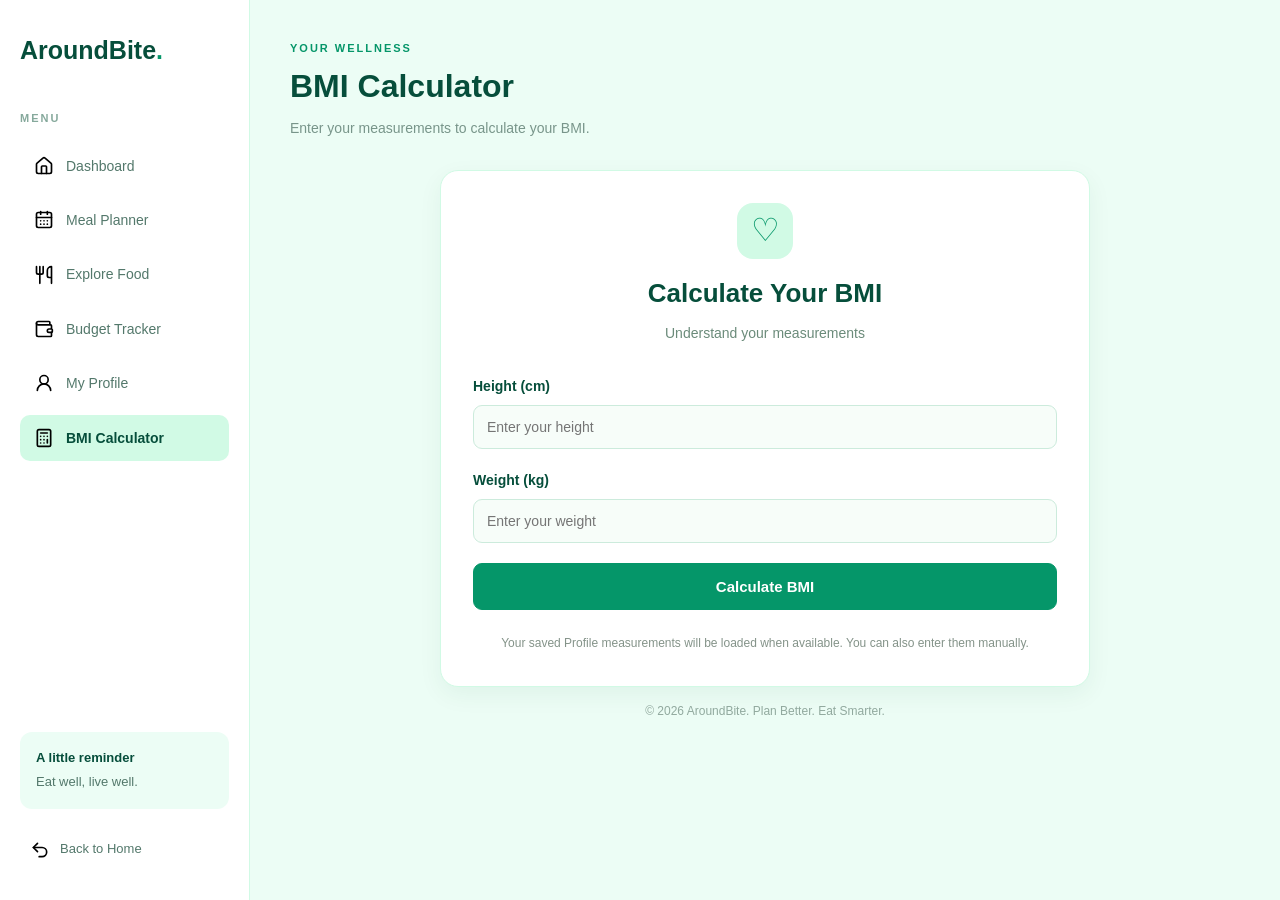
==== bmi.html @ c11f80c4 "latest updates" ====
<!DOCTYPE html>
<html lang="en">
<head>
    <meta charset="UTF-8">
    <meta name="viewport" content="width=device-width, initial-scale=1.0">
    <title>BMI Calculator - AroundBite</title>

    <!-- Reuse the existing dashboard sidebar styles -->
    <link rel="stylesheet" href="styles/budget.css">
    <link rel="stylesheet" href="styles/bmi.css">
</head>
<body>

<div class="dashboard">

    <!-- LEFT SIDEBAR -->
    <aside class="sidebar">
        <a href="index.html" class="logo">AroundBite<span>.</span></a>

        <p class="menu-title">MENU</p>

        <nav class="sidebar-nav">
            <a href="dashboard.html" class="nav-link">
                <img src="assets/images/house.svg" alt="" class="nav-icon">
                <span>Dashboard</span>
            </a>

            <a href="mealPlanner.html" class="nav-link">
                <img src="assets/images/calendar-days.svg" alt="" class="nav-icon">
                <span>Meal Planner</span>
            </a>

            <a href="exploreFood.html" class="nav-link">
                <img src="assets/images/utensils.svg" alt="" class="nav-icon">
                <span>Explore Food</span>
            </a>

            <a href="budget.html" class="nav-link">
                <img src="assets/images/wallet.svg" alt="" class="nav-icon">
                <span>Budget Tracker</span>
            </a>

            <a href="profile.html" class="nav-link">
                <img src="assets/images/user-round.svg" alt="" class="nav-icon">
                <span>My Profile</span>
            </a>

            <a href="bmi.html" class="nav-link active" aria-current="page">
                <img src="assets/images/calculator.svg" alt="" class="nav-icon">
                <span>BMI Calculator</span>
            </a>
        </nav>

        <div class="sidebar-bottom">
            <div class="sidebar-note">
                <p class="note-title">A little reminder</p>
                <p>Eat well, live well.</p>
            </div>

            <a href="index.html" class="back-link">
                <img src="assets/images/undo-2.svg" alt="" class="nav-icon">
                <span>Back to Home</span>
            </a>
        </div>
    </aside>

    <!-- RIGHT CONTENT -->
    <main class="main-content">

        <header class="page-header">
            <div>
                <p class="eyebrow">YOUR WELLNESS</p>
                <h1>BMI Calculator</h1>
                <p class="description">
                    Enter your measurements to calculate your BMI.
                </p>
            </div>
        </header>

        <section class="bmi-container">
            <div class="bmi-card">

                <div class="bmi-header">
                    <div class="bmi-icon">♡</div>
                    <h2>Calculate Your BMI</h2>
                    <p>Understand your measurements</p>
                </div>

                <form id="bmi-form">
                    <div class="form-group">
                        <label for="height">Height (cm)</label>
                        <input
                            type="number"
                            id="height"
                            placeholder="Enter your height"
                            min="1"
                            step="any"
                            required
                        >
                    </div>

                    <div class="form-group">
                        <label for="weight">Weight (kg)</label>
                        <input
                            type="number"
                            id="weight"
                            placeholder="Enter your weight"
                            min="1"
                            step="any"
                            required
                        >
                    </div>

                    <button type="submit" class="calculate-button">
                        Calculate BMI
                    </button>
                </form>

                <div id="bmi-result" class="result hidden" aria-live="polite">
                    <p class="result-label">Your BMI result</p>
                    <h2 id="bmi-value">--</h2>
                    <p id="bmi-message"></p>
                    <p class="result-note">
                        BMI is a screening tool and does not determine
                        your overall health.
                    </p>
                </div>

                <p id="bmi-error" class="error-message hidden" role="alert"></p>

                <p class="privacy-note">
                    Your saved Profile measurements will be loaded
                    when available. You can also enter them manually.
                </p>

            </div>
        </section>

        <footer>
            <p>© 2026 AroundBite. Plan Better. Eat Smarter.</p>
        </footer>

    </main>
</div>

<script src="scripts/bmi.js"></script>
</body>
</html>
---- styles/budget.css ----
/* =========================
   GENERAL
========================= */

* {
    margin: 0;
    padding: 0;
    box-sizing: border-box;
}

body {
    font-family: Arial, sans-serif;
    background: #ecfdf5;
    color: #064e3b;
    line-height: 1.6;
}

a {
    text-decoration: none;
    color: inherit;
}

button,
input,
select {
    font-family: inherit;
}

button {
    cursor: pointer;
}

/* =========================
   DASHBOARD LAYOUT
========================= */

.dashboard {
    display: flex;
    min-height: 100vh;
}

/* =========================
   SIDEBAR
========================= */

.sidebar {
    width: 250px;
    min-width: 250px;
    background: white;
    padding: 30px 20px;
    display: flex;
    flex-direction: column;
    border-right: 1px solid #d1fae5;
}

.logo {
    font-size: 25px;
    font-weight: bold;
    color: #064e3b;
    margin-bottom: 40px;
}

.logo span {
    color: #059669;
}

.menu-title {
    font-size: 11px;
    font-weight: bold;
    letter-spacing: 2px;
    color: #86a99c;
    margin-bottom: 15px;
}

.sidebar-nav {
    display: flex;
    flex-direction: column;
    gap: 8px;
}

.nav-link {
    display: flex;
    align-items: center;
    gap: 12px;
    padding: 12px 14px;
    border-radius: 10px;
    color: #53786b;
    font-size: 14px;
    transition: 0.2s;
}

.nav-link:hover {
    background: #ecfdf5;
    color: #064e3b;
}

.nav-link.active {
    background: #d1fae5;
    color: #064e3b;
    font-weight: bold;
}

.nav-icon {
    width: 20px;
    height: 20px;
}

.sidebar-bottom {
    margin-top: auto;
    padding-top: 40px;
}

.sidebar-note {
    background: #ecfdf5;
    padding: 16px;
    border-radius: 12px;
    margin-bottom: 20px;
    font-size: 13px;
    color: #53786b;
}

.note-title {
    font-weight: bold;
    color: #064e3b;
    margin-bottom: 4px;
}

.back-link {
    display: flex;
    align-items: center;
    gap: 10px;
    font-size: 13px;
    color: #53786b;
    padding: 10px;
}

.back-link:hover {
    color: #059669;
}

/* =========================
   MAIN CONTENT
========================= */

.main-content {
    flex: 1;
    min-width: 0;
    padding: 40px;
}

.page-header {
    margin-bottom: 30px;
}

.eyebrow {
    color: #059669;
    font-size: 11px;
    font-weight: bold;
    letter-spacing: 2px;
    margin-bottom: 8px;
}

.page-header h1 {
    font-size: 32px;
    line-height: 1.3;
    margin-bottom: 10px;
    color: #064e3b;
}

.description {
    font-size: 14px;
    color: #78958a;
}

/* =========================
   MONTHLY BUDGET SETUP
========================= */

.budget-setup {
    display: flex;
    justify-content: space-between;
    align-items: center;
    gap: 30px;
    background: white;
    border: 1px solid #d1fae5;
    border-radius: 18px;
    padding: 28px;
    margin-bottom: 25px;
}

.budget-setup h2 {
    font-size: 21px;
    margin-bottom: 8px;
}

.budget-setup .description {
    max-width: 380px;
}

#budget-form {
    width: 290px;
    max-width: 100%;
    flex-shrink: 0;
}

#budget-form label {
    display: block;
    font-size: 13px;
    font-weight: bold;
    margin-bottom: 8px;
}

.budget-input {
    display: flex;
    align-items: center;
    gap: 10px;
    background: #f7fdf9;
    border: 1px solid #ccebdc;
    border-radius: 9px;
    padding: 0 12px;
}

.budget-input span {
    color: #059669;
    font-weight: bold;
}

.budget-input input {
    width: 100%;
    min-width: 0;
    padding: 12px 0;
    border: none;
    outline: none;
    background: transparent;
    color: #064e3b;
    font-size: 14px;
}

/* =========================
   BUTTONS
========================= */

.budget-buttons {
    display: flex;
    align-items: center;
    gap: 10px;
    margin-top: 12px;
    flex-wrap: wrap;
}

.budget-buttons button,
.primary-button {
    padding: 12px 18px;
    border-radius: 9px;
    font-size: 13px;
    font-weight: bold;
    transition: 0.2s;
}

.primary-button {
    background: #059669;
    color: white;
    border: 1px solid #059669;
}

.primary-button:hover {
    background: #047857;
    border-color: #047857;
}

.reset-button {
    display: inline-block;
    background: white;
    color: #064e3b;
    border: 1px solid #059669;
}

.reset-button:hover {
    background: #d1fae5;
}

.budget-buttons button:active,
.primary-button:active {
    transform: scale(0.98);
}

/* =========================
   SUMMARY CARDS
========================= */

.summary-grid {
    display: grid;
    grid-template-columns: repeat(3, minmax(0, 1fr));
    gap: 20px;
    margin-bottom: 25px;
}

.summary-card {
    background: white;
    border: 1px solid #d1fae5;
    border-radius: 16px;
    padding: 22px;
}

.summary-icon {
    width: 43px;
    height: 43px;
    display: flex;
    align-items: center;
    justify-content: center;
    border-radius: 12px;
    font-size: 21px;
    margin-bottom: 16px;
}

.summary-icon.green {
    background: #d1fae5;
}

.summary-icon.orange {
    background: #fff0d8;
}

.summary-icon.light-green {
    background: #ecfdf5;
}

.summary-card p {
    font-size: 13px;
    color: #78958a;
    margin-bottom: 6px;
}

.summary-card h2 {
    font-size: 23px;
    overflow-wrap: anywhere;
    margin-bottom: 5px;
}

.summary-card span {
    font-size: 12px;
    color: #91a99e;
}

/* =========================
   CONTENT CARDS
========================= */

.content-card {
    background: white;
    border: 1px solid #d1fae5;
    border-radius: 16px;
    padding: 25px;
    margin-bottom: 25px;
}

.section-heading {
    display: flex;
    justify-content: space-between;
    align-items: center;
    gap: 15px;
    margin-bottom: 20px;
}

.section-heading h2 {
    font-size: 19px;
    margin-bottom: 5px;
}

#budget-percentage {
    color: #059669;
    font-weight: bold;
    font-size: 18px;
}

/* =========================
   PROGRESS BAR
========================= */

.progress-track {
    width: 100%;
    height: 12px;
    background: #e5f5ec;
    border-radius: 20px;
    overflow: hidden;
}

.progress-fill {
    width: 0;
    height: 100%;
    background: #059669;
    border-radius: 20px;
    transition: width 0.3s ease;
}

.progress-message {
    margin-top: 12px;
    color: #78958a;
    font-size: 13px;
}

/* =========================
   EXPENSE FORM
========================= */

.expense-form {
    display: grid;
    grid-template-columns: repeat(2, minmax(0, 1fr));
    gap: 18px;
}

.form-group {
    display: flex;
    flex-direction: column;
    gap: 8px;
}

.form-group label {
    font-size: 13px;
    font-weight: bold;
}

.form-group input,
.form-group select {
    width: 100%;
    padding: 12px;
    background: #f7fdf9;
    border: 1px solid #ccebdc;
    border-radius: 9px;
    color: #064e3b;
    outline: none;
    font-size: 14px;
}

.form-group input:focus,
.form-group select:focus,
.budget-input:focus-within {
    border-color: #059669;
}

.add-button {
    justify-self: start;
    align-self: end;
}

/* =========================
   EXPENSE HISTORY TABLE
========================= */

.table-wrapper {
    width: 100%;
    overflow-x: auto;
}

table {
    width: 100%;
    border-collapse: collapse;
    text-align: left;
}

thead {
    background: #ecfdf5;
}

th,
td {
    padding: 14px 12px;
    border-bottom: 1px solid #e5f5ec;
    font-size: 13px;
    white-space: nowrap;
}

th {
    color: #53786b;
    font-size: 12px;
}

td {
    color: #315c4b;
}

.empty-message {
    text-align: center;
    color: #91a99e;
    padding: 25px;
}

.delete-button {
    padding: 7px 12px;
    border: 1px solid #f2b8b5;
    border-radius: 7px;
    background: #fff5f4;
    color: #c2413a;
    font-size: 12px;
}

.delete-button:hover {
    background: #ffe5e2;
}

/* =========================
   FOOTER
========================= */

footer {
    padding: 15px 0;
    text-align: center;
    color: #91a99e;
    font-size: 12px;
}

/* =========================
   RESPONSIVE DESIGN
========================= */

@media (max-width: 1100px) {
    .main-content {
        padding: 28px;
    }

    .budget-setup {
        align-items: flex-start;
        flex-direction: column;
    }

    #budget-form {
        width: 100%;
    }
}

@media (max-width: 800px) {
    .dashboard {
        flex-direction: column;
    }

    .sidebar {
        width: 100%;
        min-width: 0;
        padding: 20px;
    }

    .logo {
        margin-bottom: 20px;
    }

    .sidebar-nav {
        display: grid;
        grid-template-columns: repeat(2, minmax(0, 1fr));
    }

    .sidebar-bottom {
        padding-top: 20px;
    }

    .sidebar-note {
        margin-bottom: 10px;
    }

    .main-content {
        padding: 22px;
    }

    .summary-grid {
        grid-template-columns: 1fr;
    }
}

@media (max-width: 500px) {
    .main-content {
        padding: 16px;
    }

    .page-header h1 {
        font-size: 26px;
    }

    .sidebar-nav {
        grid-template-columns: 1fr;
    }

    .budget-setup,
    .content-card {
        padding: 18px;
    }

    .expense-form {
        grid-template-columns: 1fr;
    }

    .summary-card h2 {
        font-size: 21px;
    }

    .budget-buttons {
        width: 100%;
    }

    .budget-buttons button {
        flex: 1;
    }
}
---- styles/bmi.css ----
/* =========================
   GENERAL
========================= */

* {
    margin: 0;
    padding: 0;
    box-sizing: border-box;
}

body {
    font-family: Arial, sans-serif;
    background: #ecfdf5;
    color: #064e3b;
    line-height: 1.6;
}

a {
    text-decoration: none;
    color: inherit;
}

button,
input {
    font-family: inherit;
}

button {
    cursor: pointer;
}

/* =========================
   BMI PAGE LAYOUT
========================= */

.dashboard {
    display: flex;
    min-height: 100vh;
}

.main-content {
    flex: 1;
    min-width: 0;
    padding: 40px;
}

.page-header {
    margin-bottom: 30px;
}

.eyebrow {
    color: #059669;
    font-size: 11px;
    font-weight: bold;
    letter-spacing: 2px;
    margin-bottom: 8px;
}

.page-header h1 {
    font-size: 32px;
    line-height: 1.3;
    margin-bottom: 10px;
    color: #064e3b;
}

.description {
    font-size: 14px;
    color: #78958a;
}

/* =========================
   BMI CALCULATOR
========================= */

.bmi-container {
    width: 100%;
    display: flex;
    justify-content: center;
    align-items: flex-start;
}

.bmi-card {
    width: 100%;
    max-width: 650px;
    padding: 32px;
    background: white;
    border: 1px solid #d1fae5;
    border-radius: 18px;
    box-shadow: 0 8px 24px rgba(6, 78, 59, 0.06);
}

.bmi-header {
    text-align: center;
    margin-bottom: 30px;
}

.bmi-icon {
    width: 56px;
    height: 56px;
    margin: 0 auto 14px;
    display: flex;
    justify-content: center;
    align-items: center;
    background: #d1fae5;
    color: #059669;
    border-radius: 16px;
    font-size: 32px;
}

.bmi-header h1,
.bmi-header h2 {
    margin: 0 0 8px;
    font-size: 26px;
}

.bmi-header p {
    margin: 0;
    color: #6b8b7a;
    font-size: 14px;
}

/* =========================
   FORM
========================= */

.form-group {
    display: flex;
    flex-direction: column;
    gap: 8px;
    margin-bottom: 20px;
}

.form-group label {
    font-size: 14px;
    font-weight: bold;
}

.form-group input {
    width: 100%;
    padding: 13px;
    border: 1px solid #ccebdc;
    border-radius: 9px;
    background: #f7fdf9;
    color: #064e3b;
    font-size: 14px;
}

.form-group input:focus {
    outline: 2px solid #059669;
    border-color: #059669;
}

.calculate-button {
    width: 100%;
    padding: 14px;
    background: #059669;
    color: white;
    border: 1px solid #059669;
    border-radius: 9px;
    font-size: 15px;
    font-weight: bold;
    transition: background-color 0.2s;
}

.calculate-button:hover {
    background: #047857;
}

/* =========================
   BMI RESULT
========================= */

.result {
    margin-top: 26px;
    padding: 24px;
    background: #ecfdf5;
    border: 1px solid #d1fae5;
    border-radius: 14px;
    text-align: center;
}

.result-label {
    margin: 0;
    color: #047857;
    font-size: 14px;
}

#bmi-value {
    margin: 10px 0;
    color: #064e3b;
    font-size: 42px;
}

#bmi-message {
    margin: 0 0 14px;
    color: #047857;
    font-size: 15px;
    font-weight: bold;
}

.result-note {
    margin: 0;
    color: #6b8b7a;
    font-size: 12px;
    line-height: 1.6;
}

.error-message {
    color: #b91c1c;
    font-size: 13px;
    margin-top: 16px;
}

.privacy-note {
    margin: 24px 0 0;
    color: #849389;
    font-size: 12px;
    line-height: 1.6;
    text-align: center;
}

.hidden {
    display: none;
}

/* =========================
   RESPONSIVE DESIGN
========================= */

@media (max-width: 1100px) {
    .main-content {
        padding: 28px;
    }
}

@media (max-width: 800px) {
    .dashboard {
        flex-direction: column;
    }

    .sidebar {
        width: 100%;
        min-width: 0;
        padding: 20px;
    }

    .logo {
        margin-bottom: 20px;
    }

    .sidebar-nav {
        display: grid;
        grid-template-columns: repeat(2, minmax(0, 1fr));
    }

    .sidebar-bottom {
        padding-top: 20px;
    }

    .sidebar-note {
        margin-bottom: 10px;
    }

    .main-content {
        padding: 22px;
    }
}

@media (max-width: 500px) {
    .main-content {
        padding: 16px;
    }

    .page-header h1 {
        font-size: 26px;
    }

    .sidebar-nav {
        grid-template-columns: 1fr;
    }

    .bmi-card {
        padding: 22px;
    }

    .bmi-header h1,
    .bmi-header h2 {
        font-size: 23px;
    }
}
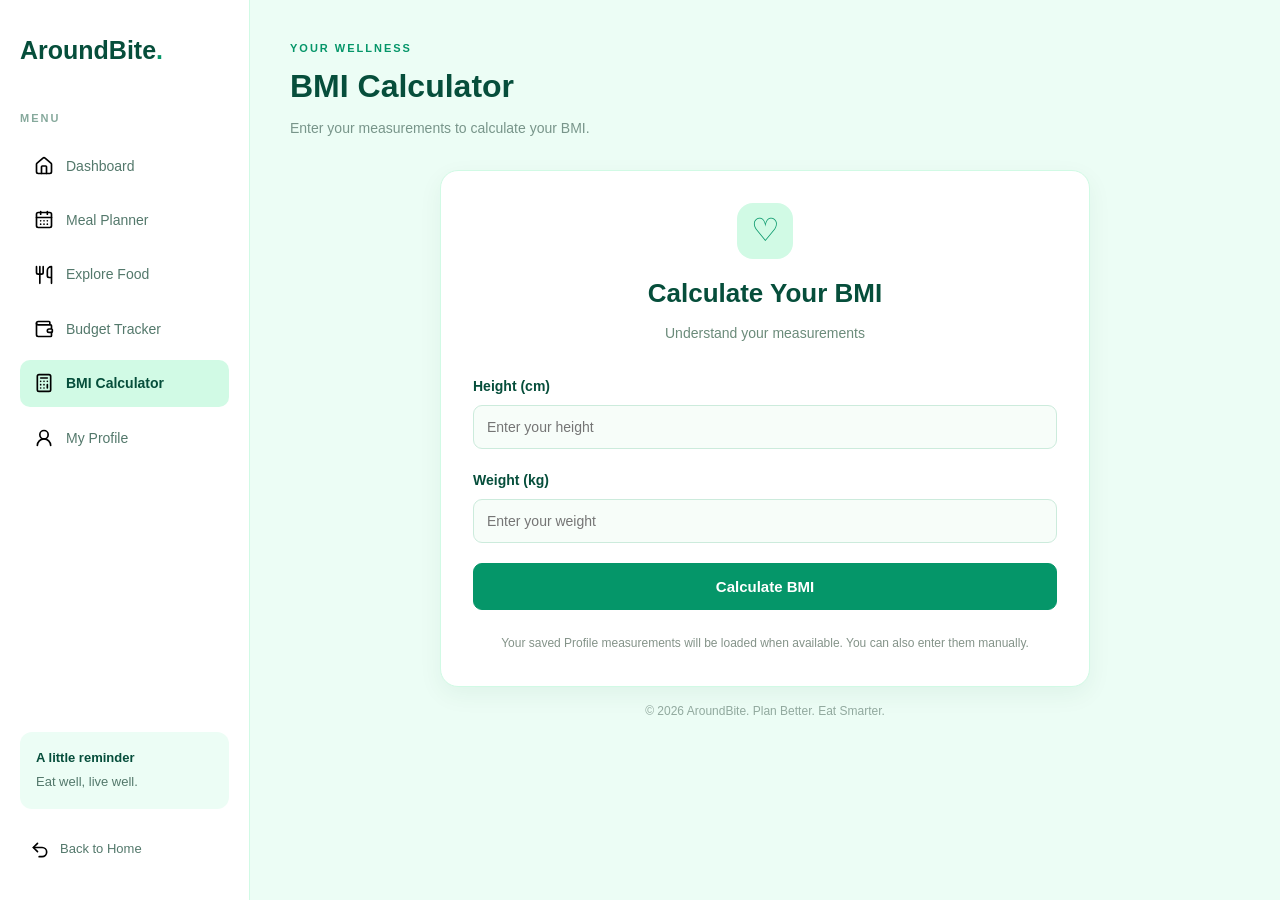
==== commit d36dcb87: "damn" ====
--- a/bmi.html
+++ b/bmi.html
@@ -41,15 +41,16 @@
                 <span>Budget Tracker</span>
             </a>
 
+             <a href="bmi.html" class="nav-link active" aria-current="page">
+                <img src="assets/images/calculator.svg" alt="" class="nav-icon">
+                <span>BMI Calculator</span>
+            </a>
+            
             <a href="profile.html" class="nav-link">
                 <img src="assets/images/user-round.svg" alt="" class="nav-icon">
                 <span>My Profile</span>
             </a>
 
-            <a href="bmi.html" class="nav-link active" aria-current="page">
-                <img src="assets/images/calculator.svg" alt="" class="nav-icon">
-                <span>BMI Calculator</span>
-            </a>
         </nav>
 
         <div class="sidebar-bottom">
--- a/styles/bmi.css
+++ b/styles/bmi.css
@@ -289,3 +289,75 @@
         font-size: 23px;
     }
 }
+
+
+.wellness-advice {
+    margin-top: 22px;
+    padding: 20px;
+    background: #ffffff;
+    border: 1px solid #d1fae5;
+    border-radius: 12px;
+    text-align: left;
+}
+
+.wellness-advice h3 {
+    margin-bottom: 10px;
+    color: #064e3b;
+    font-size: 18px;
+}
+
+.wellness-advice h4 {
+    margin-top: 18px;
+    margin-bottom: 8px;
+    color: #047857;
+    font-size: 14px;
+}
+
+.wellness-advice p,
+.wellness-advice li {
+    color: #6b8b7a;
+    font-size: 13px;
+    line-height: 1.8;
+}
+
+.wellness-advice ul {
+    padding-left: 20px;
+}
+
+.wellness-advice li {
+    margin-bottom: 6px;
+}
+
+#bmi-message {
+    display: inline-block;
+    padding: 6px 12px;
+    background: #d1fae5;
+    border-radius: 20px;
+}
+
+
+/* Keep the BMI number and category centered */
+.result {
+    text-align: center;
+}
+
+/* Align explanations and tips to the left */
+.wellness-advice {
+    text-align: left;
+}
+
+.wellness-advice h3,
+.wellness-advice h4,
+.wellness-advice p,
+.wellness-advice ul {
+    text-align: left;
+}
+
+.wellness-advice ul {
+    padding-left: 20px;
+}
+
+.wellness-advice li {
+    margin-bottom: 8px;
+    line-height: 1.7;
+}
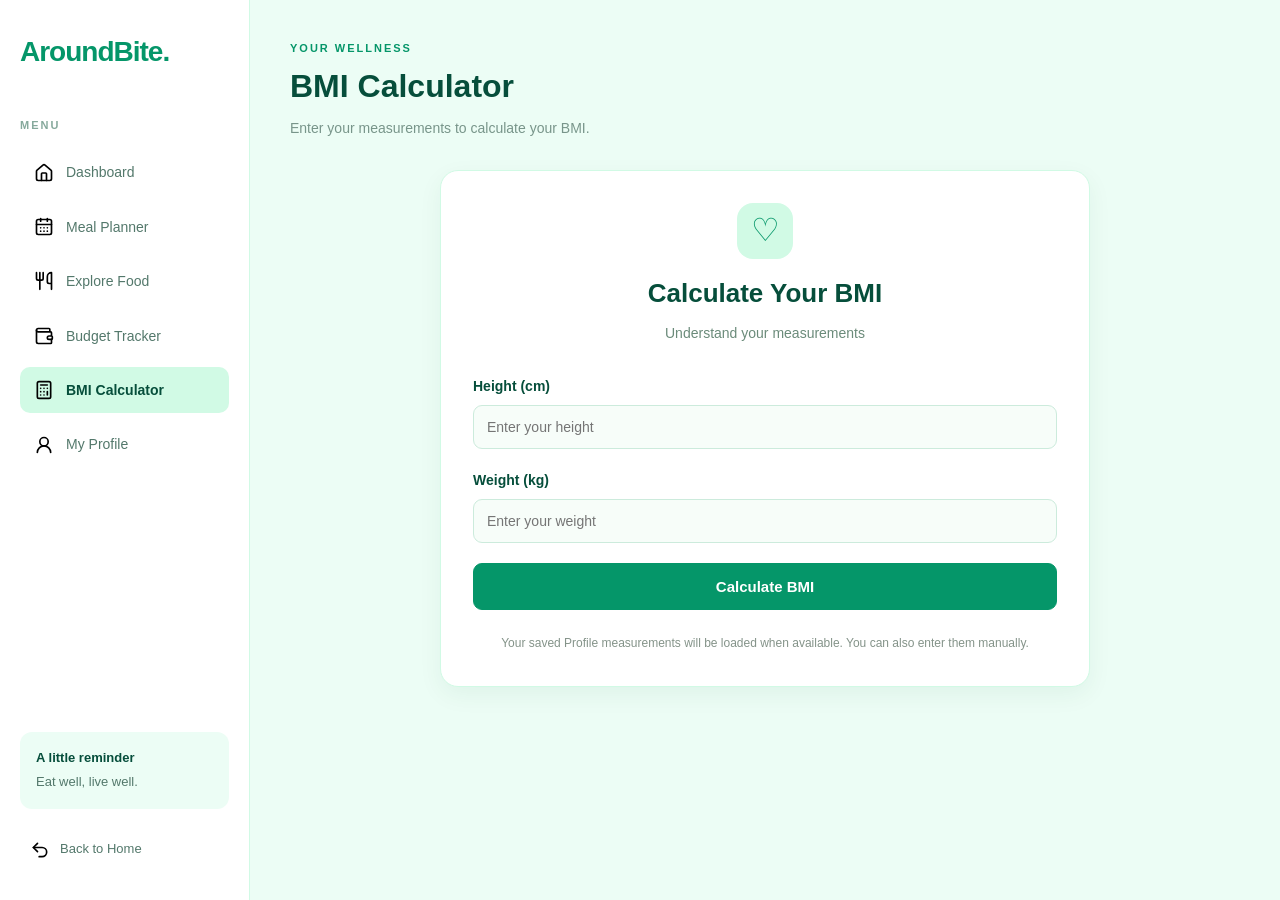
==== commit 73d89725: "final" ====
--- a/bmi.html
+++ b/bmi.html
@@ -138,9 +138,7 @@
             </div>
         </section>
 
-        <footer>
-            <p>© 2026 AroundBite. Plan Better. Eat Smarter.</p>
-        </footer>
+      
 
     </main>
 </div>
--- a/styles/budget.css
+++ b/styles/budget.css
@@ -31,9 +31,6 @@
     cursor: pointer;
 }
 
-/* =========================
-   DASHBOARD LAYOUT
-========================= */
 
 .dashboard {
     display: flex;
@@ -55,10 +52,11 @@
 }
 
 .logo {
-    font-size: 25px;
-    font-weight: bold;
-    color: #064e3b;
-    margin-bottom: 40px;
+    color: #059669;
+    font-size: 28px;
+    font-weight: bold;
+    letter-spacing: -1px;
+    margin-bottom: 42px;
 }
 
 .logo span {
@@ -510,9 +508,7 @@
     font-size: 12px;
 }
 
-/* =========================
-   RESPONSIVE DESIGN
-========================= */
+
 
 @media (max-width: 1100px) {
     .main-content {
--- a/styles/bmi.css
+++ b/styles/bmi.css
@@ -1,8 +1,3 @@
-
-/* =========================
-   GENERAL
-========================= */
-
 * {
     margin: 0;
     padding: 0;
@@ -29,10 +24,6 @@
 button {
     cursor: pointer;
 }
-
-/* =========================
-   BMI PAGE LAYOUT
-========================= */
 
 .dashboard {
     display: flex;
